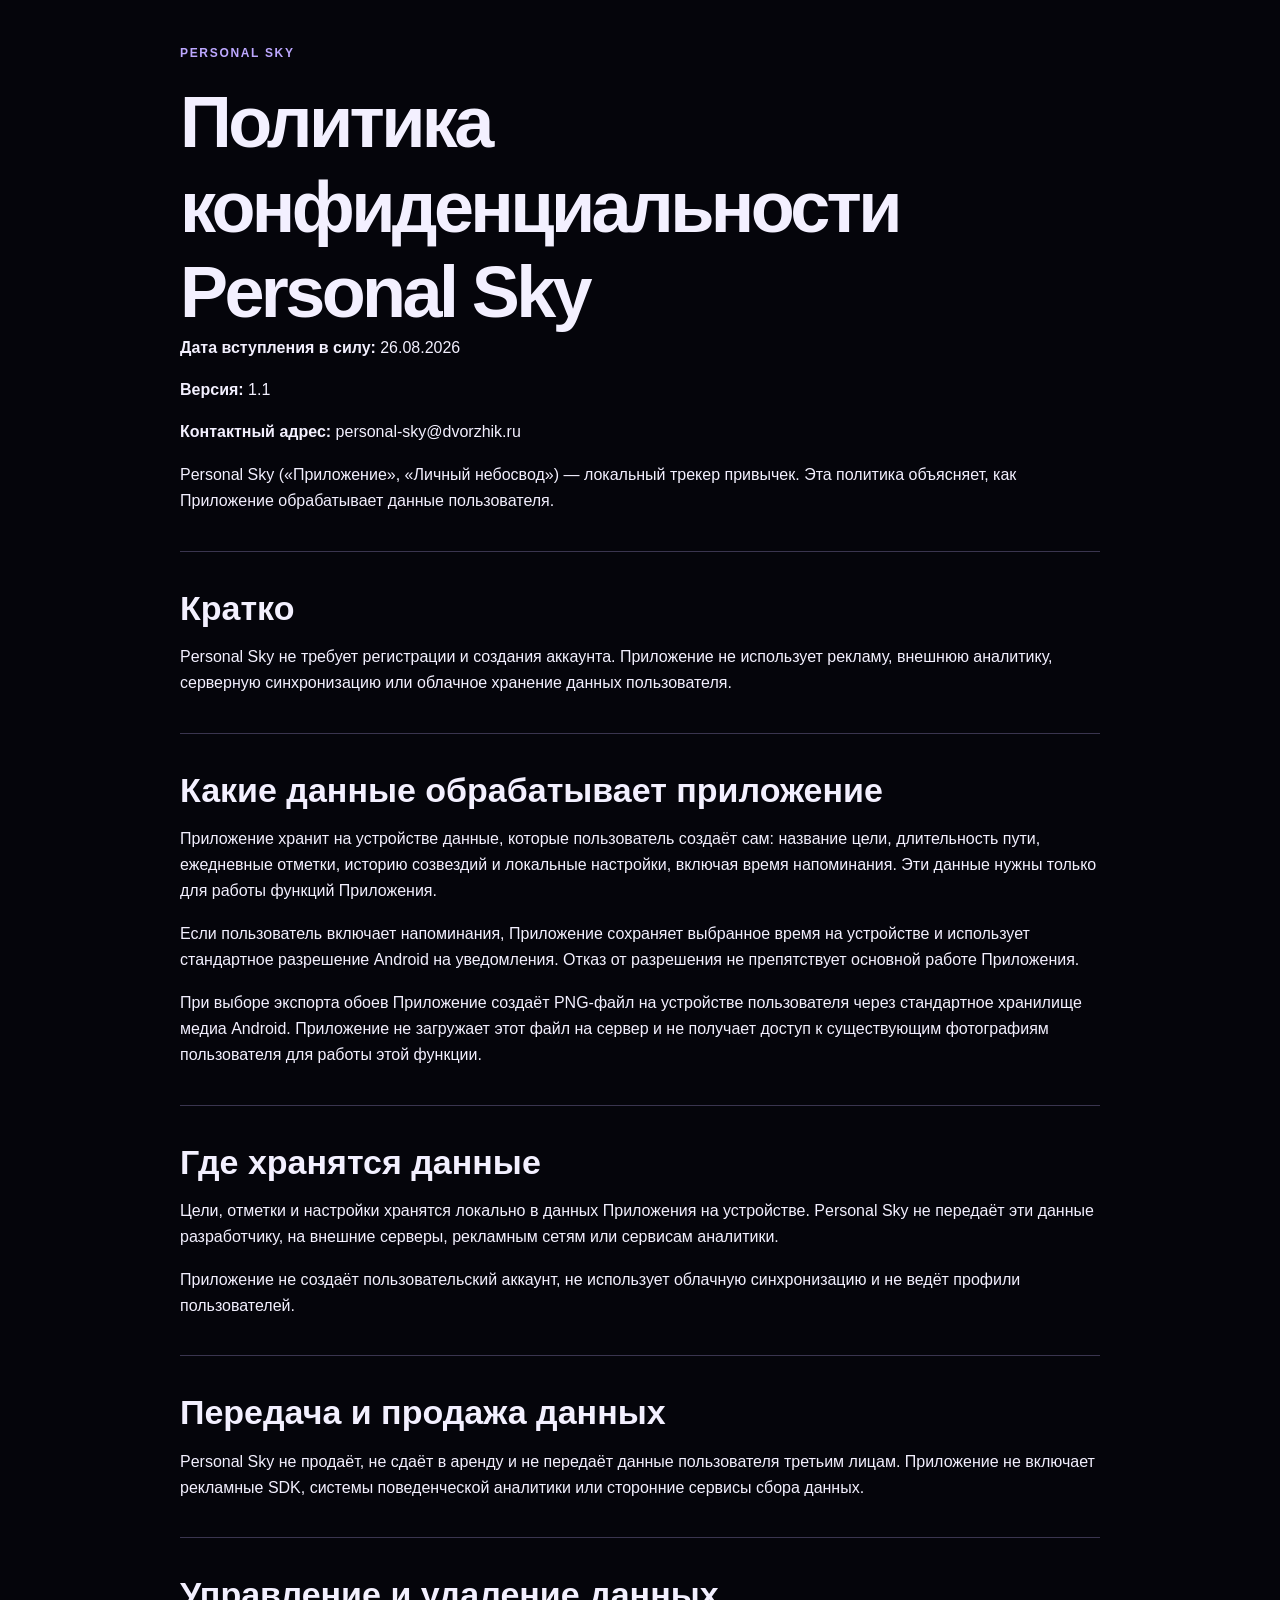
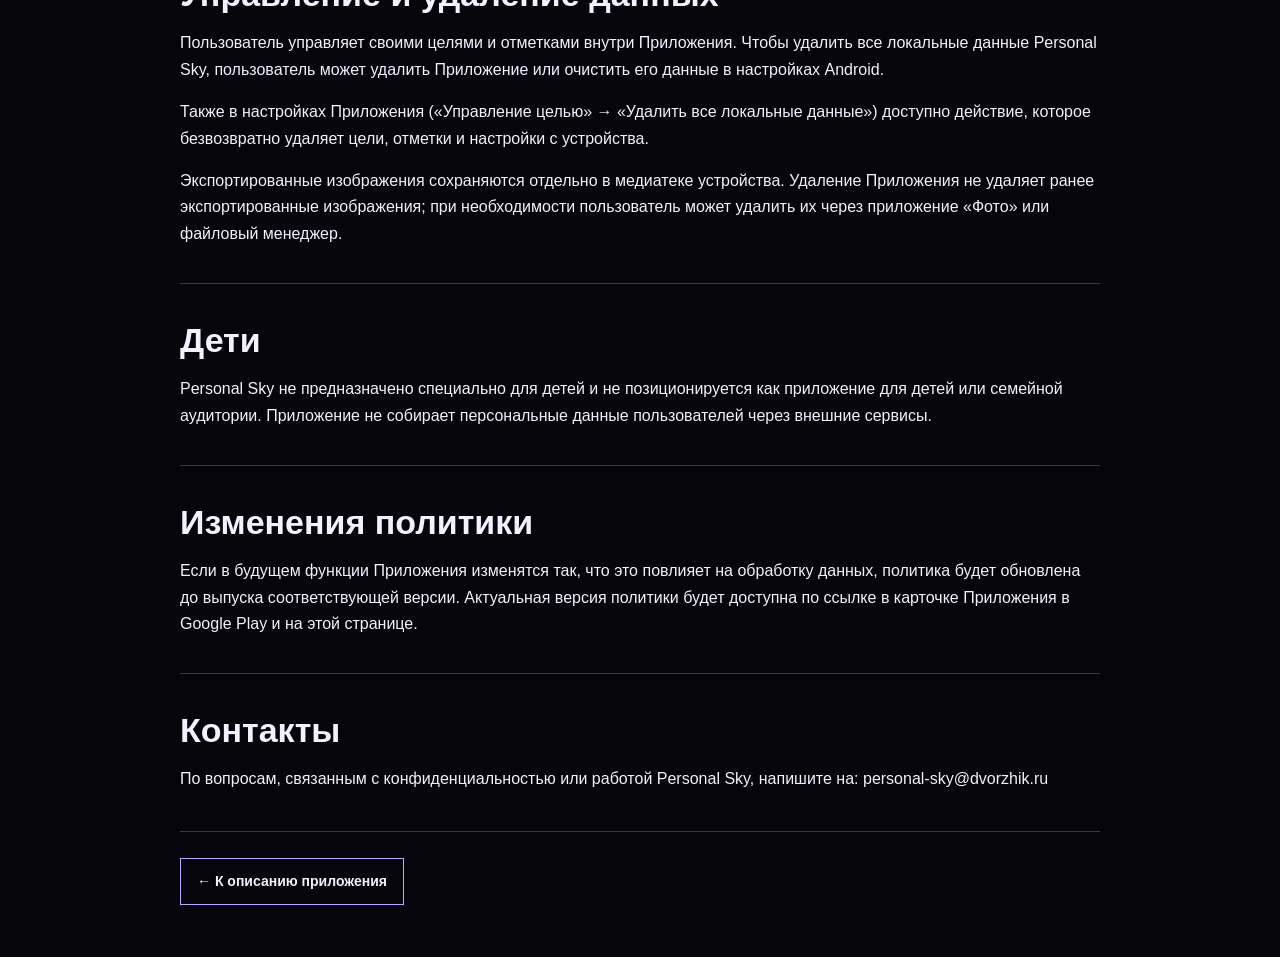
==== privacy.html @ bd74bfe1 "docs: add Personal Sky landing page and privacy policy" ====
<!DOCTYPE html>
<html lang="ru">
<head>
  <meta charset="UTF-8" />
  <meta name="viewport" content="width=device-width, initial-scale=1.0" />
  <title>Политика конфиденциальности Personal Sky — Личный небосвод</title>
  <meta name="description" content="Политика конфиденциальности приложения Personal Sky («Личный небосвод»): локальное хранение данных, отсутствие аккаунта, рекламы и внешней аналитики." />
  <meta name="theme-color" content="#05050b" />
  <link rel="stylesheet" href="style.css" />
</head>
<body>

  <main class="ps-wrap" aria-label="Политика конфиденциальности Personal Sky">
    <p class="ps-kicker">Personal Sky</p>
    <h1>Политика конфиденциальности Personal Sky</h1>
    <p><strong>Дата вступления в силу:</strong> 26.08.2026</p>
    <p><strong>Версия:</strong> 1.1</p>
    <p><strong>Контактный адрес:</strong> personal-sky@dvorzhik.ru</p>
    <p>Personal Sky («Приложение», «Личный небосвод») — локальный трекер привычек. Эта политика объясняет, как Приложение обрабатывает данные пользователя.</p>

    <div class="ps-section">
      <h2>Кратко</h2>
      <p>Personal Sky не требует регистрации и создания аккаунта. Приложение не использует рекламу, внешнюю аналитику, серверную синхронизацию или облачное хранение данных пользователя.</p>
    </div>

    <div class="ps-section">
      <h2>Какие данные обрабатывает приложение</h2>
      <p>Приложение хранит на устройстве данные, которые пользователь создаёт сам: название цели, длительность пути, ежедневные отметки, историю созвездий и локальные настройки, включая время напоминания. Эти данные нужны только для работы функций Приложения.</p>
      <p>Если пользователь включает напоминания, Приложение сохраняет выбранное время на устройстве и использует стандартное разрешение Android на уведомления. Отказ от разрешения не препятствует основной работе Приложения.</p>
      <p>При выборе экспорта обоев Приложение создаёт PNG-файл на устройстве пользователя через стандартное хранилище медиа Android. Приложение не загружает этот файл на сервер и не получает доступ к существующим фотографиям пользователя для работы этой функции.</p>
    </div>

    <div class="ps-section">
      <h2>Где хранятся данные</h2>
      <p>Цели, отметки и настройки хранятся локально в данных Приложения на устройстве. Personal Sky не передаёт эти данные разработчику, на внешние серверы, рекламным сетям или сервисам аналитики.</p>
      <p>Приложение не создаёт пользовательский аккаунт, не использует облачную синхронизацию и не ведёт профили пользователей.</p>
    </div>

    <div class="ps-section">
      <h2>Передача и продажа данных</h2>
      <p>Personal Sky не продаёт, не сдаёт в аренду и не передаёт данные пользователя третьим лицам. Приложение не включает рекламные SDK, системы поведенческой аналитики или сторонние сервисы сбора данных.</p>
    </div>

    <div class="ps-section">
      <h2>Управление и удаление данных</h2>
      <p>Пользователь управляет своими целями и отметками внутри Приложения. Чтобы удалить все локальные данные Personal Sky, пользователь может удалить Приложение или очистить его данные в настройках Android.</p>
      <p>Также в настройках Приложения («Управление целью» → «Удалить все локальные данные») доступно действие, которое безвозвратно удаляет цели, отметки и настройки с устройства.</p>
      <p>Экспортированные изображения сохраняются отдельно в медиатеке устройства. Удаление Приложения не удаляет ранее экспортированные изображения; при необходимости пользователь может удалить их через приложение «Фото» или файловый менеджер.</p>
    </div>

    <div class="ps-section">
      <h2>Дети</h2>
      <p>Personal Sky не предназначено специально для детей и не позиционируется как приложение для детей или семейной аудитории. Приложение не собирает персональные данные пользователей через внешние сервисы.</p>
    </div>

    <div class="ps-section">
      <h2>Изменения политики</h2>
      <p>Если в будущем функции Приложения изменятся так, что это повлияет на обработку данных, политика будет обновлена до выпуска соответствующей версии. Актуальная версия политики будет доступна по ссылке в карточке Приложения в Google Play и на этой странице.</p>
    </div>

    <div class="ps-section">
      <h2>Контакты</h2>
      <p>По вопросам, связанным с конфиденциальностью или работой Personal Sky, напишите на: personal-sky@dvorzhik.ru</p>
    </div>

    <div class="ps-footer">
      <a class="ps-link" href="index.html">← К описанию приложения</a>
    </div>
  </main>

</body>
</html>
---- style.css ----
/* ===== Personal Sky - Личный небосвод ===== */
html {
  background: #05050b;
}

body {
  margin: 0;
  background: #05050b;
}

.ps-wrap {
  --ps-bg: #05050b;
  --ps-panel: #10101d;
  --ps-text: #f3f0ff;
  --ps-muted: #c8c3d8;
  --ps-line: rgba(195, 177, 255, .28);
  --ps-accent: #bda8ff;
  --ps-gold: #ffd77a;
  max-width: 920px;
  margin: 0 auto;
  padding: 44px 24px 52px;
  background: var(--ps-bg);
  color: var(--ps-text);
  font-family: Arial, Helvetica, sans-serif;
  line-height: 1.65;
}

.ps-wrap * {
  box-sizing: border-box;
}

.ps-kicker {
  margin: 0 0 12px;
  color: var(--ps-accent);
  font-size: 12px;
  font-weight: 700;
  letter-spacing: .14em;
  text-transform: uppercase;
}

.ps-wrap h1,
.ps-wrap h2 {
  line-height: 1.18;
}

.ps-wrap h1 {
  margin: 0;
  font-size: clamp(38px, 7vw, 72px);
  letter-spacing: -.05em;
}

.ps-wrap h2 {
  margin: 0 0 16px;
  font-size: clamp(25px, 3vw, 34px);
}

.ps-lead {
  max-width: 680px;
  margin: 20px 0 0;
  color: var(--ps-muted);
  font-size: clamp(17px, 2.5vw, 21px);
}

.ps-stars {
  margin: 26px 0 36px;
  color: var(--ps-gold);
  font-size: 19px;
  letter-spacing: .56em;
}

.ps-section {
  padding: 36px 0 0;
  border-top: 1px solid var(--ps-line);
  margin-top: 36px;
}

.ps-wrap p {
  margin: 0 0 16px;
}

.ps-grid {
  display: grid;
  grid-template-columns: repeat(2, minmax(0, 1fr));
  gap: 1px;
  border: 1px solid var(--ps-line);
  background: var(--ps-line);
}

.ps-card {
  min-height: 150px;
  padding: 22px;
  background: var(--ps-panel);
}

.ps-card h3 {
  margin: 0 0 8px;
  color: var(--ps-text);
  font-size: 16px;
}

.ps-card p {
  margin: 0;
  color: var(--ps-muted);
  font-size: 15px;
}

.ps-note {
  margin-top: 20px;
  padding: 20px;
  border-left: 2px solid var(--ps-accent);
  background: rgba(189, 168, 255, .09);
  color: var(--ps-text);
}

.ps-link {
  display: inline-block;
  margin-top: 6px;
  padding: 11px 16px;
  border: 1px solid var(--ps-accent);
  color: var(--ps-text) !important;
  font-weight: 700;
  text-decoration: none;
}

.ps-footer {
  margin-top: 38px;
  padding-top: 20px;
  border-top: 1px solid var(--ps-line);
  color: var(--ps-muted);
  font-size: 14px;
}

@media (max-width: 640px) {
  .ps-wrap {
    padding: 32px 18px 40px;
  }

  .ps-grid {
    grid-template-columns: 1fr;
  }

  .ps-card {
    min-height: auto;
  }
}
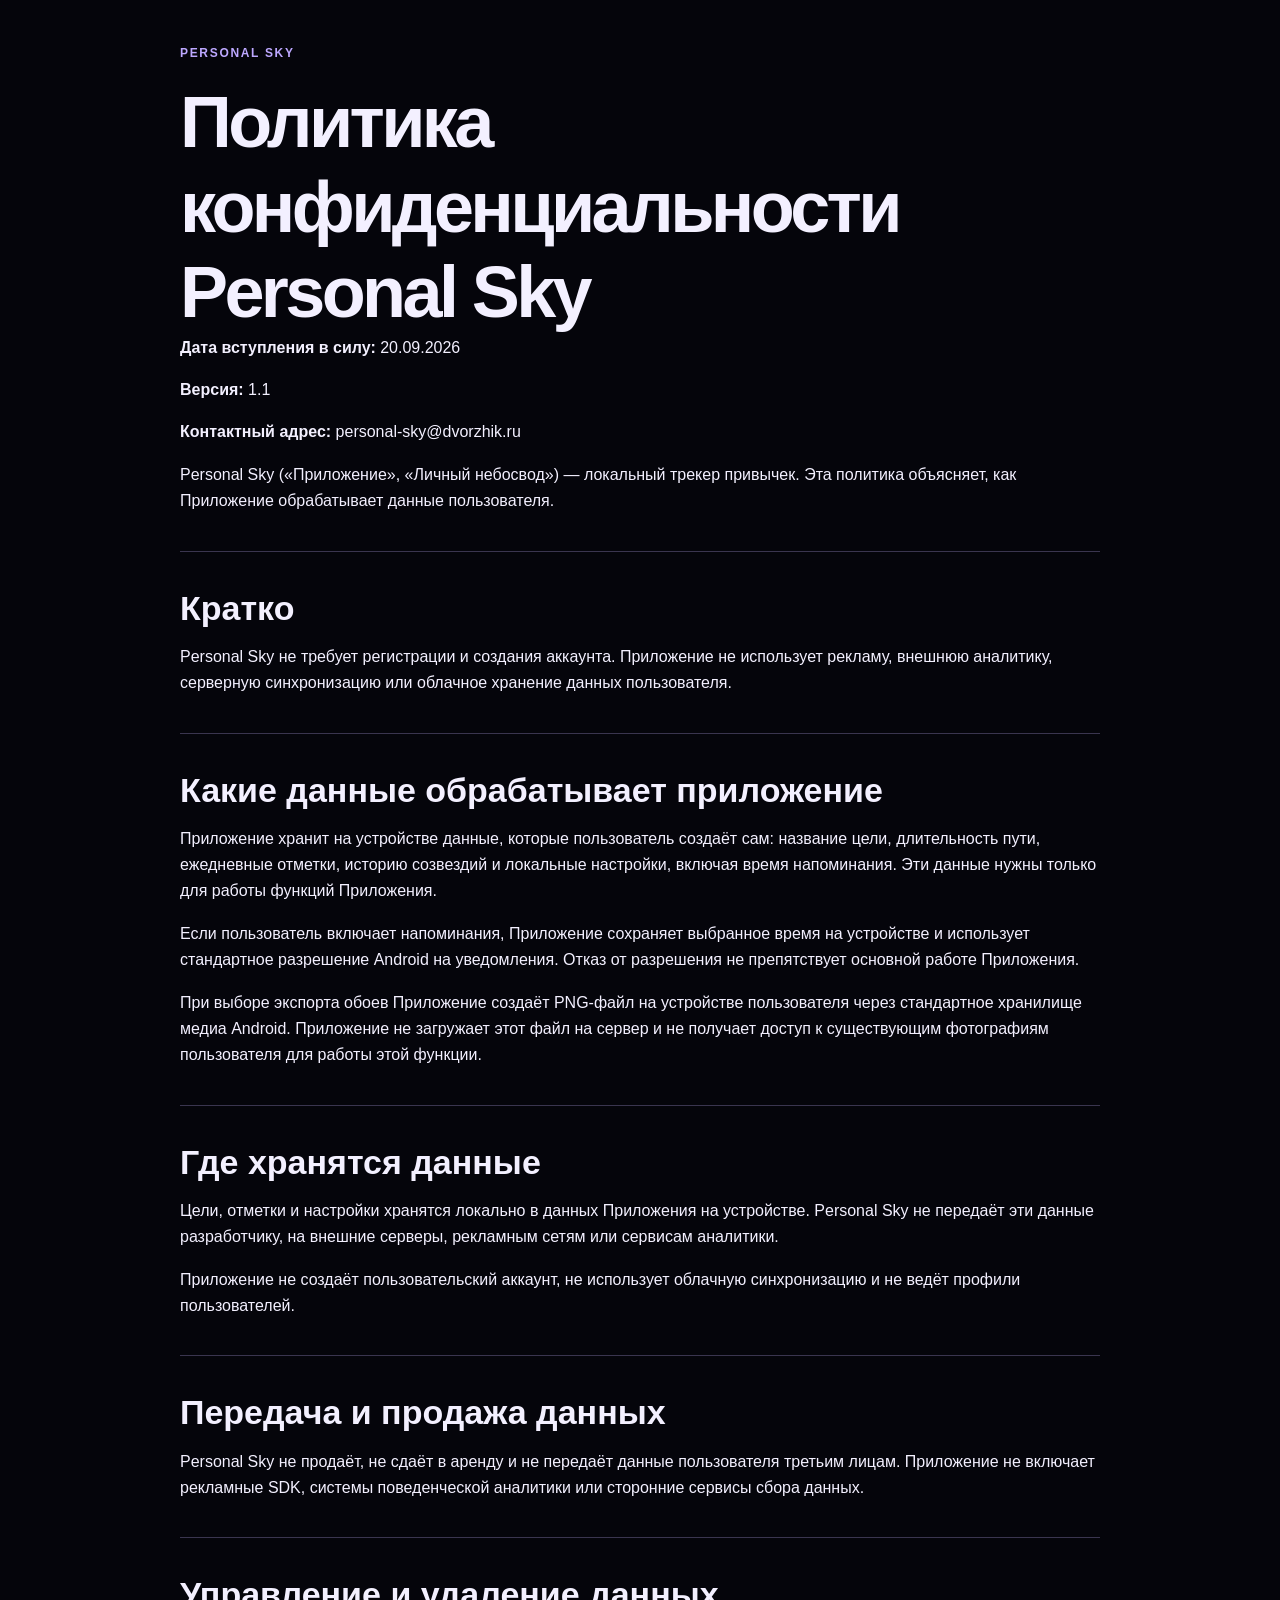
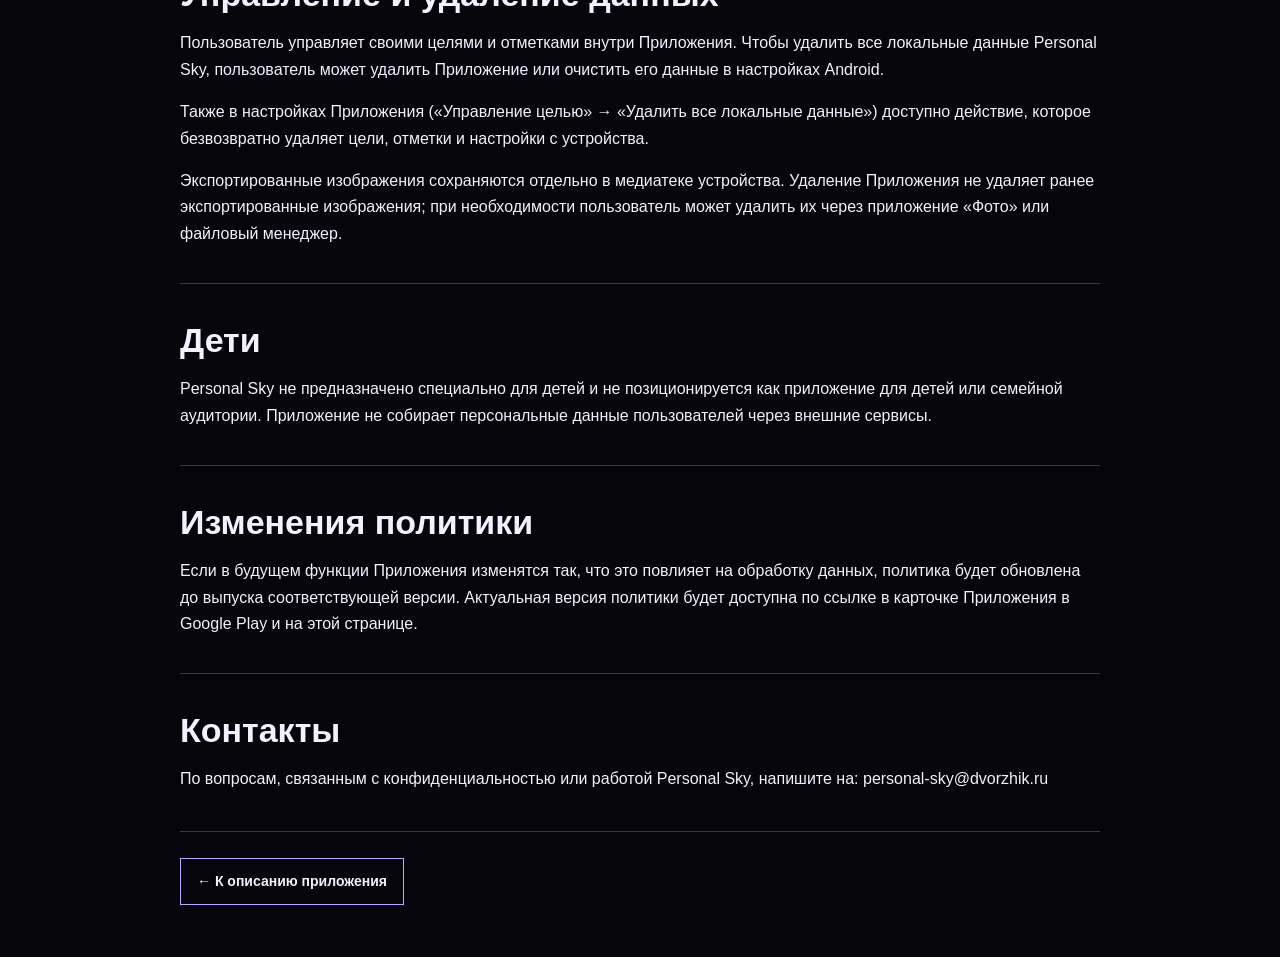
==== commit 0c0a900d: "docs: update privacy policy effective date to 20.09.2026" ====
--- a/privacy.html
+++ b/privacy.html
@@ -13,7 +13,7 @@
   <main class="ps-wrap" aria-label="Политика конфиденциальности Personal Sky">
     <p class="ps-kicker">Personal Sky</p>
     <h1>Политика конфиденциальности Personal Sky</h1>
-    <p><strong>Дата вступления в силу:</strong> 26.08.2026</p>
+    <p><strong>Дата вступления в силу:</strong> 20.09.2026</p>
     <p><strong>Версия:</strong> 1.1</p>
     <p><strong>Контактный адрес:</strong> personal-sky@dvorzhik.ru</p>
     <p>Personal Sky («Приложение», «Личный небосвод») — локальный трекер привычек. Эта политика объясняет, как Приложение обрабатывает данные пользователя.</p>
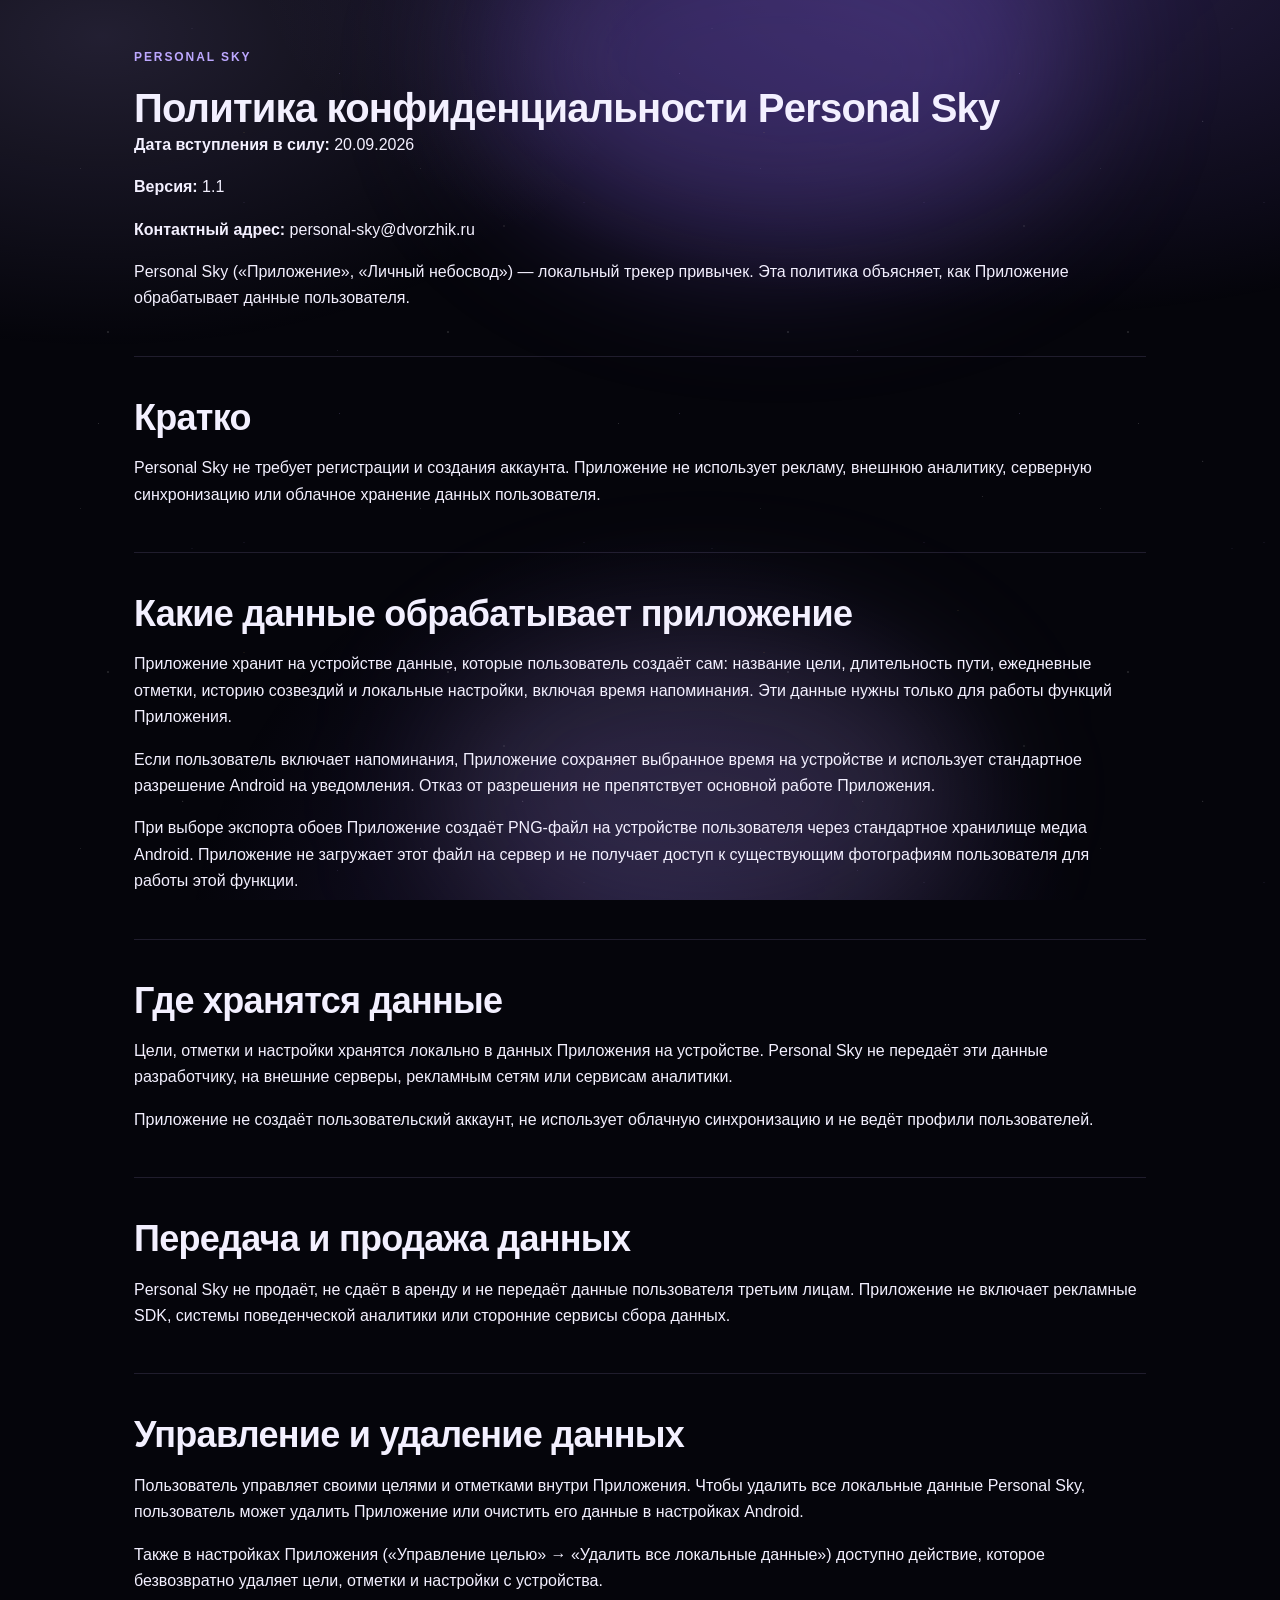
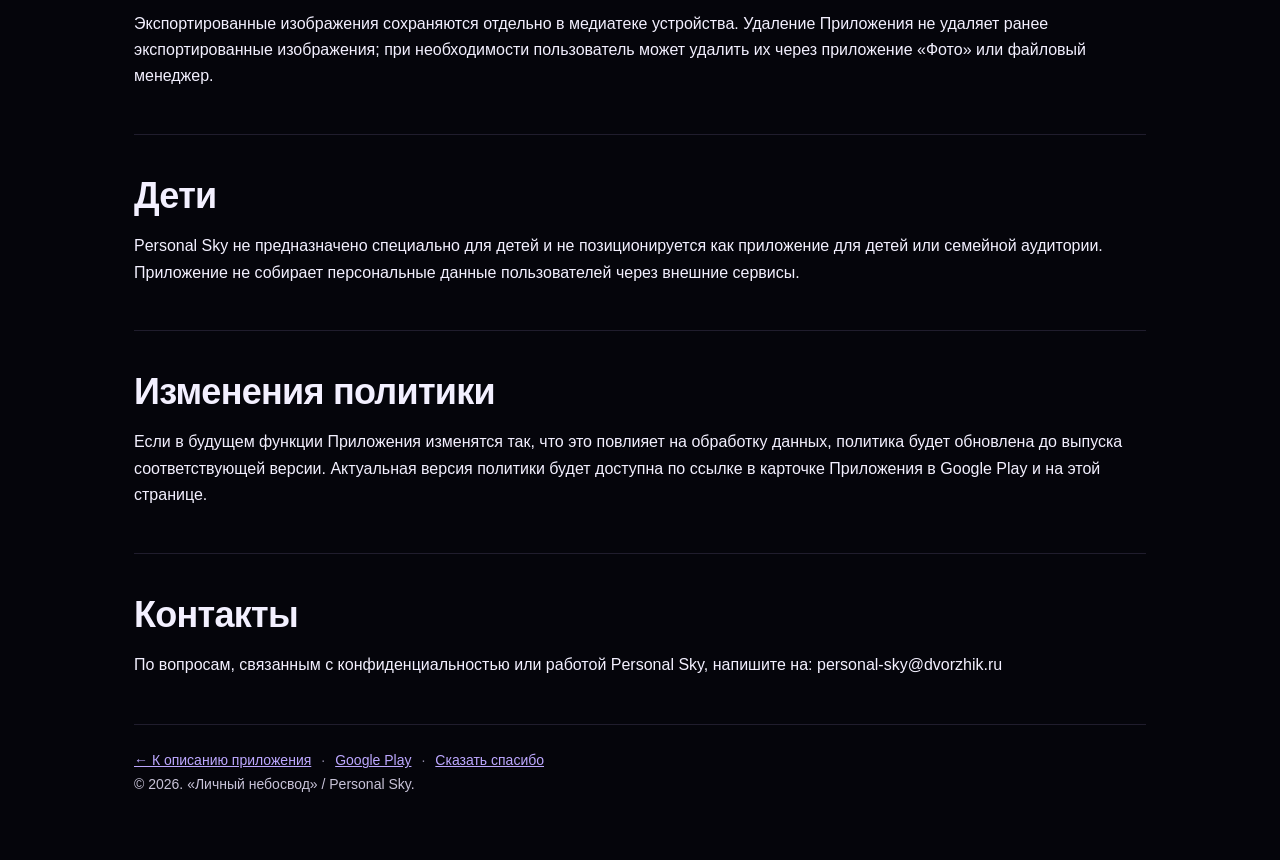
==== commit 6aabf99e: "feat: редизайн лендинга Personal Sky со скриншотами приложения - новая структура страницы: hero, 'Пр" ====
--- a/privacy.html
+++ b/privacy.html
@@ -6,13 +6,21 @@
   <title>Политика конфиденциальности Personal Sky — Личный небосвод</title>
   <meta name="description" content="Политика конфиденциальности приложения Personal Sky («Личный небосвод»): локальное хранение данных, отсутствие аккаунта, рекламы и внешней аналитики." />
   <meta name="theme-color" content="#05050b" />
+  <link rel="icon" href="assets/app-icon.png" />
+  <link rel="canonical" href="https://www.dvorzhik.ru/personal-sky/privacy.html" />
   <link rel="stylesheet" href="style.css" />
 </head>
 <body>
+  <a class="ps-skip" href="#ps-main">К основному содержанию</a>
 
-  <main class="ps-wrap" aria-label="Политика конфиденциальности Personal Sky">
+  <div class="ps-sky" aria-hidden="true">
+    <span class="ps-sky__glow ps-sky__glow--accent"></span>
+    <span class="ps-sky__glow ps-sky__glow--nebula"></span>
+  </div>
+
+  <main class="ps-wrap" id="ps-main" aria-label="Политика конфиденциальности Personal Sky">
     <p class="ps-kicker">Personal Sky</p>
-    <h1>Политика конфиденциальности Personal Sky</h1>
+    <h1 class="ps-title--tight">Политика конфиденциальности Personal Sky</h1>
     <p><strong>Дата вступления в силу:</strong> 20.09.2026</p>
     <p><strong>Версия:</strong> 1.1</p>
     <p><strong>Контактный адрес:</strong> personal-sky@dvorzhik.ru</p>
@@ -63,9 +71,16 @@
       <p>По вопросам, связанным с конфиденциальностью или работой Personal Sky, напишите на: personal-sky@dvorzhik.ru</p>
     </div>
 
-    <div class="ps-footer">
-      <a class="ps-link" href="index.html">← К описанию приложения</a>
-    </div>
+    <footer class="ps-footer">
+      <p class="ps-footer__links">
+        <a href="index.html">← К описанию приложения</a>
+        <span aria-hidden="true">·</span>
+        <a href="https://play.google.com/store/apps/details?id=com.personalsky.app">Google Play</a>
+        <span aria-hidden="true">·</span>
+        <a class="ps-thanks-link" href="https://web.tribute.tg/d/QPI" target="_blank" rel="noopener noreferrer">Сказать спасибо</a>
+      </p>
+      <p>© 2026. «Личный небосвод» / Personal Sky.</p>
+    </footer>
   </main>
 
 </body>
--- a/style.css
+++ b/style.css
@@ -1,145 +1,734 @@
-/* ===== Personal Sky - Личный небосвод ===== */
+/* ===== Personal Sky — Личный небосвод ===== */
+:root {
+  --ps-bg: #05050b;
+  --ps-panel: #10101d;
+  --ps-panel-soft: #15152a;
+  --ps-text: #f3f0ff;
+  --ps-muted: #c8c3d8;
+  --ps-dim: #8f8aa6;
+  --ps-line: rgba(195, 177, 255, .28);
+  --ps-line-soft: rgba(195, 177, 255, .14);
+  --ps-accent: #bda8ff;
+  --ps-accent-deep: #7b5cd6;
+  --ps-gold: #ffd77a;
+  --ps-radius: 18px;
+}
+
+*,
+*::before,
+*::after {
+  box-sizing: border-box;
+}
+
 html {
-  background: #05050b;
+  background: var(--ps-bg);
+  scroll-behavior: smooth;
+  -webkit-text-size-adjust: 100%;
 }
 
 body {
   margin: 0;
-  background: #05050b;
-}
-
-.ps-wrap {
-  --ps-bg: #05050b;
-  --ps-panel: #10101d;
-  --ps-text: #f3f0ff;
-  --ps-muted: #c8c3d8;
-  --ps-line: rgba(195, 177, 255, .28);
-  --ps-accent: #bda8ff;
-  --ps-gold: #ffd77a;
-  max-width: 920px;
-  margin: 0 auto;
-  padding: 44px 24px 52px;
   background: var(--ps-bg);
   color: var(--ps-text);
-  font-family: Arial, Helvetica, sans-serif;
+  font-family: -apple-system, BlinkMacSystemFont, "Segoe UI", Roboto, Arial, Helvetica, sans-serif;
   line-height: 1.65;
 }
 
-.ps-wrap * {
-  box-sizing: border-box;
+/* --- Фоновое звёздное небо --- */
+/* Фиксированный слой: декоративные свечения ограничены так, чтобы не создавать overflow. */
+.ps-sky {
+  position: fixed;
+  inset: 0;
+  z-index: 0;
+  overflow: hidden;
+  pointer-events: none;
+  background:
+    radial-gradient(1200px 600px at 78% -6%, rgba(123, 92, 214, .30), transparent 62%),
+    radial-gradient(900px 520px at 8% 4%, rgba(189, 168, 255, .16), transparent 60%),
+    radial-gradient(700px 700px at 50% 108%, rgba(123, 92, 214, .18), transparent 65%);
+}
+
+.ps-sky::before,
+.ps-sky::after {
+  content: "";
+  position: absolute;
+  inset: -50% -50%;
+  background-image:
+    radial-gradient(1.6px 1.6px at 20% 30%, rgba(255, 255, 255, .85), transparent 60%),
+    radial-gradient(1.2px 1.2px at 70% 12%, rgba(255, 215, 122, .75), transparent 60%),
+    radial-gradient(1.4px 1.4px at 42% 68%, rgba(255, 255, 255, .60), transparent 60%),
+    radial-gradient(1px 1px at 88% 54%, rgba(189, 168, 255, .80), transparent 60%),
+    radial-gradient(1.1px 1.1px at 12% 82%, rgba(255, 255, 255, .55), transparent 60%),
+    radial-gradient(1.3px 1.3px at 60% 92%, rgba(189, 168, 255, .55), transparent 60%);
+  background-size: 340px 340px;
+  opacity: .5;
+  animation: ps-drift 90s linear infinite;
+}
+
+.ps-sky::after {
+  background-size: 520px 520px;
+  opacity: .32;
+  animation-duration: 150s;
+  animation-direction: reverse;
+}
+
+@keyframes ps-drift {
+  from { transform: translate3d(0, 0, 0); }
+  to   { transform: translate3d(-340px, -220px, 0); }
+}
+
+.ps-sky__glow {
+  position: absolute;
+  border-radius: 50%;
+  filter: blur(70px);
+}
+
+/* Свечения центрированы внутри слоя: их blur не выходит за пределы viewport. */
+.ps-sky__glow--accent {
+  top: -14%;
+  left: 38%;
+  width: 46%;
+  height: 42%;
+  background: rgba(123, 92, 214, .34);
+}
+
+.ps-sky__glow--gold {
+  top: 32%;
+  left: 6%;
+  width: 30%;
+  height: 26%;
+  background: rgba(255, 215, 122, .12);
+}
+
+.ps-sky__glow--nebula {
+  top: 70%;
+  left: 34%;
+  width: 42%;
+  height: 36%;
+  background: rgba(189, 168, 255, .16);
+}
+
+.ps-wrap {
+  position: relative;
+  z-index: 1;
+  max-width: 1060px;
+  margin: 0 auto;
+  padding: 48px 24px 56px;
+}
+
+.ps-skip {
+  position: absolute;
+  left: -9999px;
+  top: 0;
+  z-index: 10;
+  padding: 12px 18px;
+  background: var(--ps-gold);
+  color: #1a1405;
+  font-weight: 700;
+  text-decoration: none;
+}
+
+.ps-skip:focus {
+  left: 16px;
+  top: 16px;
+}
+
+/* --- Типографика --- */
+.ps-wrap h1,
+.ps-wrap h2,
+.ps-wrap h3 {
+  line-height: 1.18;
+  overflow-wrap: break-word;
+  hyphens: auto;
+}
+
+.ps-wrap h1 {
+  margin: 14px 0 0;
+  font-size: clamp(40px, 7.4vw, 74px);
+  letter-spacing: -.045em;
+}
+
+/* Заголовок страницы политики — та же айдентика, но компактнее и без переноса. */
+.ps-wrap h1.ps-title--tight {
+  font-size: clamp(26px, 3.6vw, 40px);
+  line-height: 1.2;
+  letter-spacing: -.02em;
+  hyphens: none;
+  overflow-wrap: normal;
+  text-wrap: balance;
+}
+
+.ps-wrap h2 {
+  margin: 0 0 16px;
+  font-size: clamp(25px, 3.2vw, 36px);
+  letter-spacing: -.02em;
+}
+
+.ps-wrap h3 {
+  margin: 0 0 8px;
+  font-size: 16px;
+}
+
+.ps-wrap p {
+  margin: 0 0 16px;
+  overflow-wrap: break-word;
+}
+
+.ps-wrap a {
+  color: var(--ps-accent);
+  overflow-wrap: break-word;
 }
 
 .ps-kicker {
-  margin: 0 0 12px;
+  margin: 0;
   color: var(--ps-accent);
   font-size: 12px;
   font-weight: 700;
-  letter-spacing: .14em;
+  letter-spacing: .16em;
   text-transform: uppercase;
 }
 
-.ps-wrap h1,
-.ps-wrap h2 {
-  line-height: 1.18;
-}
-
-.ps-wrap h1 {
+.ps-lead {
+  max-width: 720px;
+  margin: 20px 0 0;
+  color: var(--ps-muted);
+  font-size: clamp(17px, 2.4vw, 21px);
+}
+
+/* --- Hero --- */
+.ps-hero {
+  padding-bottom: 8px;
+}
+
+.ps-icon {
+  display: block;
+  width: 88px;
+  height: 88px;
+  margin: 22px 0 0;
+  border-radius: 22px;
+  box-shadow: 0 18px 46px rgba(123, 92, 214, .45), 0 0 0 1px var(--ps-line-soft);
+}
+
+.ps-actions {
+  display: flex;
+  flex-wrap: wrap;
+  gap: 12px;
+  margin: 30px 0 0;
+}
+
+.ps-btn {
+  display: inline-flex;
+  align-items: center;
+  justify-content: center;
+  padding: 14px 24px;
+  border: 1px solid var(--ps-line);
+  border-radius: 999px;
+  background: rgba(255, 255, 255, .04);
+  color: var(--ps-text);
+  /* Явный line-height: у <button> иначе остаётся UA-значение `normal` и высота не совпадает с <a class="ps-btn">. */
+  font-size: 15px;
+  font-weight: 700;
+  line-height: 1.25;
+  text-decoration: none;
+  transition: transform .18s ease, background-color .18s ease, border-color .18s ease;
+}
+
+.ps-btn:hover,
+.ps-btn:focus-visible {
+  transform: translateY(-2px);
+  border-color: var(--ps-accent);
+  background: rgba(189, 168, 255, .14);
+}
+
+.ps-btn--primary {
+  border-color: transparent;
+  background: linear-gradient(135deg, var(--ps-accent) 0%, var(--ps-accent-deep) 100%);
+  color: #12082a;
+  box-shadow: 0 14px 34px rgba(123, 92, 214, .42);
+}
+
+.ps-btn--primary:hover,
+.ps-btn--primary:focus-visible {
+  background: linear-gradient(135deg, #cdbcff 0%, #8a6ae0 100%);
+}
+
+.ps-btn:focus-visible,
+.ps-link:focus-visible {
+  outline: 2px solid var(--ps-gold);
+  outline-offset: 3px;
+}
+
+.ps-badges {
+  display: flex;
+  flex-wrap: wrap;
+  gap: 8px;
+  margin: 26px 0 0;
+  padding: 0;
+  list-style: none;
+}
+
+.ps-badges li {
+  padding: 7px 14px;
+  border: 1px solid var(--ps-line-soft);
+  border-radius: 999px;
+  background: rgba(189, 168, 255, .07);
+  color: var(--ps-muted);
+  font-size: 13px;
+}
+
+/* --- Секции --- */
+.ps-section {
+  margin-top: 44px;
+  padding-top: 40px;
+  border-top: 1px solid var(--ps-line-soft);
+}
+
+.ps-section-lead {
+  max-width: 620px;
+  color: var(--ps-muted);
+}
+
+/* --- Шаги --- */
+.ps-steps {
+  display: grid;
+  grid-template-columns: repeat(auto-fit, minmax(220px, 1fr));
+  gap: 14px;
+  margin: 28px 0 0;
+}
+
+.ps-step {
+  position: relative;
+  padding: 22px;
+  border: 1px solid var(--ps-line-soft);
+  border-radius: var(--ps-radius);
+  background: linear-gradient(160deg, var(--ps-panel) 0%, rgba(16, 16, 29, .55) 100%);
+}
+
+.ps-step__label {
+  margin: 0 0 10px;
+  color: var(--ps-gold);
+  font-size: 11px;
+  font-weight: 700;
+  letter-spacing: .16em;
+  text-transform: uppercase;
+}
+
+.ps-step p:last-child {
   margin: 0;
-  font-size: clamp(38px, 7vw, 72px);
-  letter-spacing: -.05em;
-}
-
-.ps-wrap h2 {
-  margin: 0 0 16px;
-  font-size: clamp(25px, 3vw, 34px);
-}
-
-.ps-lead {
-  max-width: 680px;
-  margin: 20px 0 0;
-  color: var(--ps-muted);
-  font-size: clamp(17px, 2.5vw, 21px);
-}
-
-.ps-stars {
-  margin: 26px 0 36px;
-  color: var(--ps-gold);
-  font-size: 19px;
-  letter-spacing: .56em;
-}
-
-.ps-section {
-  padding: 36px 0 0;
-  border-top: 1px solid var(--ps-line);
-  margin-top: 36px;
-}
-
-.ps-wrap p {
-  margin: 0 0 16px;
-}
-
+  color: var(--ps-muted);
+  font-size: 15px;
+}
+
+.ps-quote {
+  margin: 28px 0 0;
+  padding: 22px 24px;
+  border: 0;
+  border-left: 2px solid var(--ps-accent);
+  border-radius: 0 var(--ps-radius) var(--ps-radius) 0;
+  background: rgba(189, 168, 255, .08);
+  color: var(--ps-text);
+  font-size: clamp(16px, 2vw, 18px);
+}
+
+/* --- Карусель скриншотов --- */
+.ps-shots {
+  display: flex;
+  gap: 18px;
+  margin: 28px 0 0;
+  padding: 6px 4px 22px;
+  overflow-x: auto;
+  list-style: none;
+  scroll-snap-type: x mandatory;
+  scroll-padding-left: 4px;
+  scrollbar-width: thin;
+  scrollbar-color: var(--ps-accent-deep) transparent;
+}
+
+.ps-shots::-webkit-scrollbar {
+  height: 8px;
+}
+
+.ps-shots::-webkit-scrollbar-track {
+  background: rgba(255, 255, 255, .05);
+  border-radius: 999px;
+}
+
+.ps-shots::-webkit-scrollbar-thumb {
+  background: var(--ps-accent-deep);
+  border-radius: 999px;
+}
+
+.ps-shot {
+  flex: 0 0 clamp(210px, 62vw, 254px);
+  scroll-snap-align: start;
+}
+
+.ps-shot img {
+  display: block;
+  width: 100%;
+  height: auto;
+  border: 1px solid var(--ps-line-soft);
+  border-radius: 22px;
+  background: var(--ps-bg-soft);
+  box-shadow: 0 22px 48px rgba(0, 0, 0, .55);
+  transition: transform .25s ease, border-color .25s ease;
+}
+
+.ps-shot__caption {
+  margin: 14px 0 0;
+  color: var(--ps-muted);
+  font-size: 14px;
+}
+
+.ps-shot__caption strong {
+  display: block;
+  margin-bottom: 2px;
+  color: var(--ps-text);
+  font-size: 15px;
+}
+
+/* --- Карточки возможностей --- */
 .ps-grid {
   display: grid;
-  grid-template-columns: repeat(2, minmax(0, 1fr));
+  grid-template-columns: repeat(auto-fit, minmax(258px, 1fr));
+  gap: 14px;
+  margin-top: 26px;
+}
+
+.ps-card {
+  position: relative;
+  padding: 24px 22px;
+  border: 1px solid var(--ps-line-soft);
+  border-radius: var(--ps-radius);
+  background: linear-gradient(165deg, var(--ps-panel) 0%, var(--ps-panel-soft) 100%);
+  transition: transform .2s ease, border-color .2s ease, box-shadow .2s ease;
+}
+
+.ps-card__star {
+  margin: 0 0 12px;
+  color: var(--ps-gold);
+  font-size: 15px;
+}
+
+.ps-card p:last-child {
+  margin: 0;
+  color: var(--ps-muted);
+  font-size: 15px;
+}
+
+@media (hover: hover) {
+  .ps-card:hover {
+    transform: translateY(-3px);
+    border-color: var(--ps-line);
+    box-shadow: 0 20px 44px rgba(123, 92, 214, .26);
+  }
+
+  .ps-shot img:hover {
+    transform: translateY(-4px);
+    border-color: var(--ps-line);
+  }
+}
+
+/* --- Факты о приватности --- */
+.ps-facts {
+  display: grid;
+  grid-template-columns: repeat(auto-fit, minmax(200px, 1fr));
   gap: 1px;
-  border: 1px solid var(--ps-line);
-  background: var(--ps-line);
-}
-
-.ps-card {
-  min-height: 150px;
-  padding: 22px;
-  background: var(--ps-panel);
-}
-
-.ps-card h3 {
-  margin: 0 0 8px;
-  color: var(--ps-text);
-  font-size: 16px;
-}
-
-.ps-card p {
-  margin: 0;
-  color: var(--ps-muted);
+  margin: 26px 0 0;
+  padding: 1px;
+  border-radius: var(--ps-radius);
+  background: var(--ps-line-soft);
+  list-style: none;
+  overflow: hidden;
+}
+
+.ps-facts li {
+  display: flex;
+  flex-direction: column;
+  gap: 2px;
+  padding: 16px 18px;
+  background: var(--ps-bg);
+}
+
+.ps-facts strong {
   font-size: 15px;
 }
 
-.ps-note {
-  margin-top: 20px;
-  padding: 20px;
-  border-left: 2px solid var(--ps-accent);
-  background: rgba(189, 168, 255, .09);
-  color: var(--ps-text);
-}
-
+.ps-facts span {
+  color: var(--ps-dim);
+  font-size: 13px;
+}
+
+/* --- Ссылка-кнопка --- */
 .ps-link {
   display: inline-block;
   margin-top: 6px;
-  padding: 11px 16px;
+  padding: 12px 18px;
   border: 1px solid var(--ps-accent);
-  color: var(--ps-text) !important;
+  border-radius: 999px;
+  color: var(--ps-text);
   font-weight: 700;
   text-decoration: none;
-}
-
+  transition: background-color .18s ease;
+}
+
+.ps-link:hover {
+  background: rgba(189, 168, 255, .16);
+}
+
+/* --- Поддержка проекта --- */
+.ps-support {
+  position: relative;
+  margin-top: 48px;
+  padding: 36px 30px;
+  border: 1px solid var(--ps-line);
+  border-radius: 26px;
+  background:
+    radial-gradient(520px 220px at 12% 0%, rgba(255, 215, 122, .14), transparent 70%),
+    linear-gradient(160deg, var(--ps-panel) 0%, rgba(9, 9, 20, .9) 100%);
+  overflow: hidden;
+}
+
+.ps-support__glow {
+  position: absolute;
+  top: -30%;
+  right: 8%;
+  width: 42%;
+  height: 70%;
+  border-radius: 50%;
+  background: rgba(123, 92, 214, .28);
+  filter: blur(70px);
+  pointer-events: none;
+}
+
+.ps-support h2 {
+  margin-top: 6px;
+}
+
+/* Текст занимает всю ширину блока поддержки. */
+.ps-support__lead {
+  position: relative;
+  max-width: none;
+  color: var(--ps-muted);
+}
+
+/* --- Кнопка «Сказать спасибо», меняющаяся на «Угостить кофе» --- */
+/* Селектор с .ps-wrap нужен, чтобы перебить `.ps-wrap a { color: var(--ps-accent) }`. */
+.ps-wrap a.ps-btn--thanks {
+  position: relative;
+  margin-top: 24px;
+  padding: 15px 28px;
+  border-color: transparent;
+  background: linear-gradient(135deg, var(--ps-gold) 0%, #e0a94f 100%);
+  color: #241503;
+  box-shadow: 0 16px 38px rgba(255, 215, 122, .28);
+}
+
+/* Кнопка поддержки — визуальный акцент блока. */
+.ps-wrap a.ps-btn--thanks:hover,
+.ps-wrap a.ps-btn--thanks:focus-visible {
+  background: linear-gradient(135deg, #ffe4a0 0%, #eeb75c 100%);
+  color: #241503;
+}
+
+.ps-btn--thanks .ps-btn__icon {
+  margin-right: 10px;
+  font-size: 17px;
+  animation: ps-twinkle 3.4s ease-in-out infinite;
+}
+
+.ps-btn__labels {
+  position: relative;
+  display: inline-block;
+  text-align: left;
+}
+
+.ps-btn__label {
+  display: block;
+  line-height: 1.25;
+}
+
+.ps-btn__label--thanks {
+  animation: ps-swap-a 7s ease-in-out infinite;
+}
+
+.ps-btn__label--coffee {
+  position: absolute;
+  inset: 0;
+  animation: ps-swap-b 7s ease-in-out infinite;
+}
+
+.ps-btn__sub {
+  display: block;
+  margin-top: 3px;
+  font-size: 11px;
+  font-weight: 600;
+  letter-spacing: .04em;
+  text-transform: uppercase;
+  opacity: .72;
+}
+
+@keyframes ps-swap-a {
+  0%, 42%   { opacity: 1; }
+  50%, 90%  { opacity: 0; }
+  98%, 100% { opacity: 1; }
+}
+
+@keyframes ps-swap-b {
+  0%, 42%   { opacity: 0; }
+  50%, 90%  { opacity: 1; }
+  98%, 100% { opacity: 0; }
+}
+
+@keyframes ps-twinkle {
+  0%, 100% { opacity: 1; }
+  50%      { opacity: .5; }
+}
+
+.ps-thanks-link {
+  color: var(--ps-gold);
+}
+
+.ps-thanks-link:hover {
+  color: #ffe4a0;
+}
+
+/* --- Финальный призыв --- */
+/* Секция без «коробки»: рамка, фон и отступы — как у остальных секций (`Привычки как созвездия`). */
+.ps-cta p {
+  max-width: 620px;
+  margin: 0;
+  color: var(--ps-muted);
+}
+
+.ps-cta .ps-actions {
+  margin-top: 26px;
+}
+
+/* --- Кнопка «Рассказать друзьям» --- */
+/* Размер и типографика — как у `.ps-btn`, чтобы кнопки в ряду совпадали. */
+.ps-btn--share {
+  cursor: pointer;
+  font-family: inherit;
+}
+
+.ps-btn--share .ps-btn__share-label {
+  display: block;
+  line-height: 1.25;
+}
+
+.ps-btn--share.is-done {
+  border-color: var(--ps-accent);
+  background: rgba(189, 168, 255, .18);
+}
+
+/* Текст только для скринридеров. */
+.ps-visually-hidden {
+  position: absolute;
+  width: 1px;
+  height: 1px;
+  margin: -1px;
+  padding: 0;
+  overflow: hidden;
+  clip: rect(0 0 0 0);
+  clip-path: inset(50%);
+  white-space: nowrap;
+  border: 0;
+}
+
+/* --- Футер --- */
 .ps-footer {
-  margin-top: 38px;
-  padding-top: 20px;
-  border-top: 1px solid var(--ps-line);
+  margin-top: 46px;
+  padding-top: 24px;
+  border-top: 1px solid var(--ps-line-soft);
   color: var(--ps-muted);
   font-size: 14px;
 }
 
+.ps-footer p {
+  margin: 0 0 8px;
+}
+
+.ps-footer__brand {
+  color: var(--ps-text);
+  font-weight: 700;
+}
+
+.ps-footer__links {
+  display: flex;
+  flex-wrap: wrap;
+  gap: 10px;
+  align-items: center;
+  margin-bottom: 0 !important;
+}
+
+.ps-footer__links span {
+  color: var(--ps-dim);
+}
+
+/* --- Адаптивность --- */
 @media (max-width: 640px) {
   .ps-wrap {
-    padding: 32px 18px 40px;
-  }
-
-  .ps-grid {
-    grid-template-columns: 1fr;
-  }
-
-  .ps-card {
-    min-height: auto;
-  }
-}
+    padding: 34px 18px 44px;
+  }
+
+  .ps-wrap h1 {
+    font-size: clamp(30px, 9vw, 44px);
+  }
+
+  .ps-icon {
+    width: 72px;
+    height: 72px;
+    border-radius: 18px;
+  }
+
+  .ps-actions .ps-btn {
+    flex: 1 1 100%;
+  }
+
+  .ps-section {
+    margin-top: 34px;
+    padding-top: 30px;
+  }
+
+  .ps-support {
+    padding: 28px 20px;
+    border-radius: 22px;
+  }
+
+  .ps-support .ps-btn--thanks {
+    width: 100%;
+  }
+
+  .ps-facts {
+    grid-template-columns: 1fr 1fr;
+  }
+}
+
+@media (prefers-reduced-motion: reduce) {
+  html {
+    scroll-behavior: auto;
+  }
+
+  .ps-sky::before,
+  .ps-sky::after {
+    animation: none;
+  }
+
+  .ps-btn,
+  .ps-card,
+  .ps-shot img {
+    transition: none;
+  }
+
+  .ps-btn__label--thanks,
+  .ps-btn__label--coffee,
+  .ps-btn--thanks .ps-btn__icon {
+    animation: none;
+  }
+
+  .ps-btn__label--coffee {
+    position: static;
+    display: none;
+  }
+}
